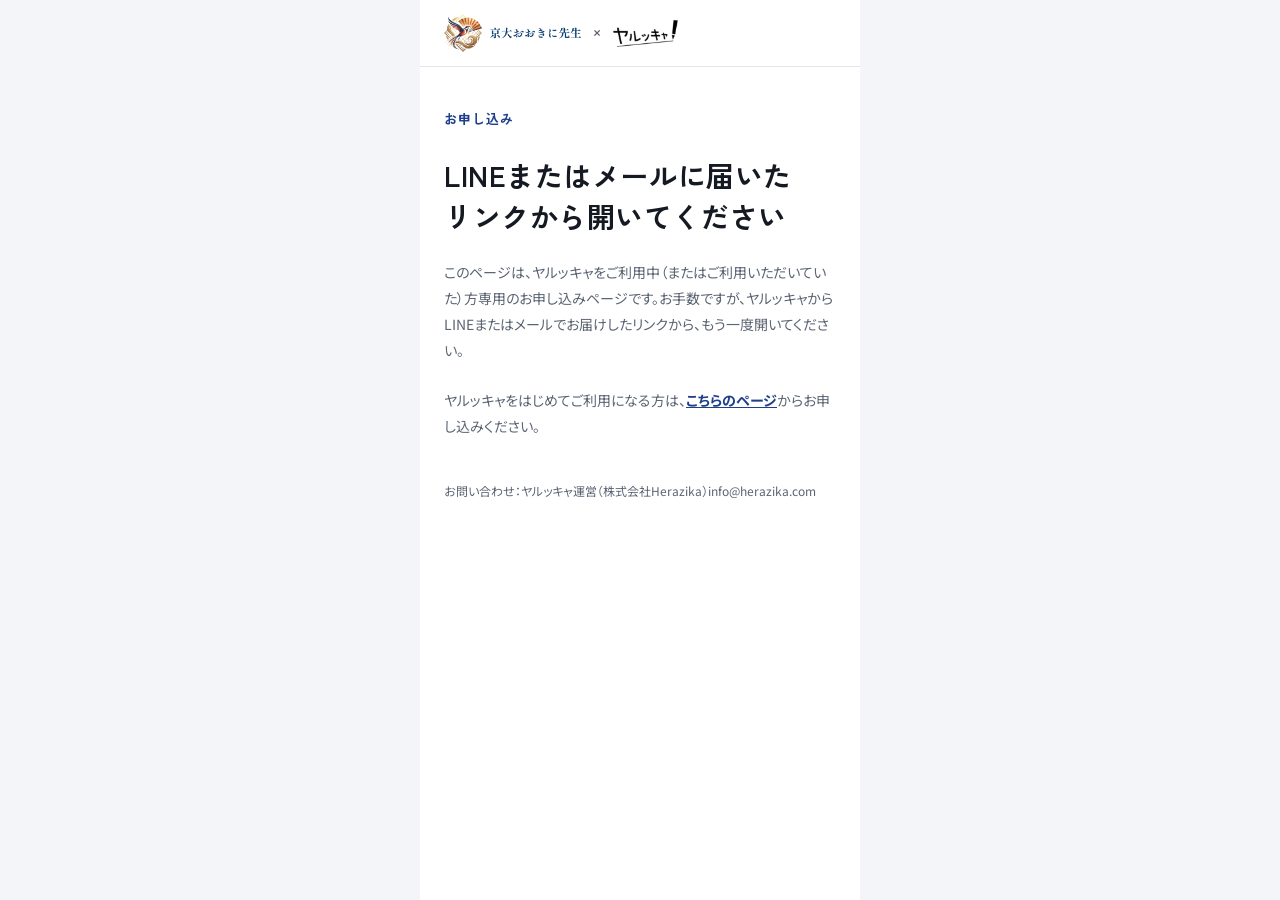
==== ookini-lp/apply/index.html @ 9a12d4c5 "feat: おおきに既存ユーザー向けの申込フォームと継続フォームを追加 送信先は Apps Script（社内用台帳の受付タブ）。noindex。  Co-Authored-By: Claude Op" ====
<!doctype html>
<html lang="ja">
<head>
<meta charset="utf-8">
<meta name="viewport" content="width=device-width,initial-scale=1,viewport-fit=cover">
<meta name="robots" content="noindex,nofollow">
<title>お申し込み｜京大おおきに先生×ヤルッキャ</title>
<link rel="preconnect" href="https://fonts.googleapis.com">
<link rel="preconnect" href="https://fonts.gstatic.com" crossorigin>
<link rel="stylesheet" href="https://fonts.googleapis.com/css2?family=Zen+Kaku+Gothic+New:wght@500;700;900&family=Noto+Sans+JP:wght@400;500;700&family=Outfit:wght@400;500;600&display=swap">
<link rel="stylesheet" href="../form.css">
</head>
<body>
<div class="page">

  <header class="brandbar" aria-label="京大おおきに先生 × ヤルッキャ">
    <img class="lg-ookini" src="../img/ookini-logo.png" alt="京大おおきに先生">
    <span class="x" aria-hidden="true">×</span>
    <img class="lg-yaru" src="../img/yarukkya-logo.png" alt="ヤルッキャ">
  </header>

  <!-- 申込コードなしで開いた人 -->
  <section class="sec" id="nocode" hidden>
    <p class="eyebrow">お申し込み</p>
    <h1 class="h1">LINEまたはメールに届いた<span class="nw">リンクから</span><span class="nw">開いてください</span></h1>
    <p class="lead">このページは、ヤルッキャをご利用中（またはご利用いただいていた）方専用のお申し込みページです。お手数ですが、ヤルッキャからLINEまたはメールでお届けしたリンクから、もう一度開いてください。</p>
    <p class="lead">ヤルッキャをはじめてご利用になる方は、<a class="link" href="../">こちらのページ</a>からお申し込みください。</p>
  </section>

  <!-- フォーム -->
  <section class="sec" id="formsec" hidden>
    <p class="eyebrow">ヤルッキャをご利用中の方</p>
    <h1 class="h1">京大おおきに先生<br>お申し込み</h1>
    <ul class="pair">
      <li><span class="k">無料期間</span><span class="v">お申し込み日から14日間</span></li>
      <li><span class="k">無料のあと</span><span class="v">月額4,980円（ヤルッキャ＋京大おおきに先生）<br><small class="note">続けるかどうかは、無料期間の終わりにお選びいただけます</small></span></li>
    </ul>

    <form id="f" novalidate>
      <div class="field">
        <label class="label" for="email">京大おおきに先生のご案内を受け取るメールアドレス<span class="req">必須</span></label>
        <p class="help">ヤルッキャに登録したメールアドレスと違っていても大丈夫です。京大おおきに先生の登録にも、このアドレスを使います。</p>
        <input id="email" name="email" type="email" inputmode="email" autocomplete="email" placeholder="example@mail.com" required>
        <p class="msg">メールアドレスを正しく入力してください。</p>
      </div>

      <div class="field">
        <label class="label" for="email2">確認のため、もう一度入力してください<span class="req">必須</span></label>
        <input id="email2" name="email2" type="email" inputmode="email" autocomplete="off" placeholder="example@mail.com" required>
        <p class="msg">上のメールアドレスと一致していません。</p>
      </div>

      <fieldset class="field" id="gradefield">
        <legend class="label">お子さまの学年<span class="req">必須</span></legend>
        <div class="grades">
          <label><input type="radio" name="grade" value="1年生"><span>小1</span></label>
          <label><input type="radio" name="grade" value="2年生"><span>小2</span></label>
          <label><input type="radio" name="grade" value="3年生"><span>小3</span></label>
          <label><input type="radio" name="grade" value="4年生"><span>小4</span></label>
          <label><input type="radio" name="grade" value="5年生"><span>小5</span></label>
          <label><input type="radio" name="grade" value="6年生"><span>小6</span></label>
          <label><input type="radio" name="grade" value="その他"><span>その他</span></label>
        </div>
        <p class="msg">学年を選んでください。</p>
      </fieldset>

      <div class="field">
        <label class="check" for="consent">
          <input id="consent" name="consent" type="checkbox">
          <span>
            <b>メールアドレスと学年を、京大おおきに先生運営に提供することに同意します</b>
            <small>京大おおきに先生のご利用登録、ご利用いただけるかどうかの確認、ご利用に関するご案内のためにだけ使われます。</small>
          </span>
        </label>
        <p class="msg">お申し込みには同意が必要です。</p>
      </div>

      <div class="alert" id="alert" role="alert"></div>
      <button class="btn" id="submit" type="submit">申し込む</button>
    </form>
  </section>

  <!-- 完了 -->
  <section class="sec" id="done" hidden>
    <p class="eyebrow">お申し込みを受け付けました</p>
    <h1 class="h1">次に、京大おおきに先生に<span class="nw">ご登録ください</span></h1>
    <div class="panel">
      <ol class="steps">
        <li><span>数分以内に、<span class="mailname">【京大生質問し放題】ご利用開始のお知らせ</span> というメールが届きます（送信元：info@herazika.com）。</span></li>
        <li><span>メールの案内に沿って、京大おおきに先生の公式LINEを友だち追加します。</span></li>
        <li><span>メールアドレスの登録欄に、メールに記載の「登録用メールアドレス」を入力します。</span></li>
      </ol>
      <p class="note">メールが届かない場合は、迷惑メールフォルダをご確認ください。それでも見つからない場合は、ヤルッキャ運営（info@herazika.com）までお問い合わせください。</p>
    </div>
  </section>

  <p class="foot">お問い合わせ：ヤルッキャ運営（株式会社Herazika）info@herazika.com</p>
</div>

<script src="../form.js"></script>
<script>
(function () {
  var k = new URLSearchParams(location.search).get('k') || '';
  var hasCode = /^[A-Za-z0-9]{6,20}$/.test(k);
  document.getElementById(hasCode ? 'formsec' : 'nocode').hidden = false;
  if (!hasCode) return;

  var form = document.getElementById('f');
  var btn = document.getElementById('submit');
  var alertBox = document.getElementById('alert');

  form.addEventListener('submit', function (ev) {
    ev.preventDefault();
    OokiniForm.clearErrors(form);
    alertBox.classList.remove('on');

    var email = form.email.value.trim();
    var email2 = form.email2.value.trim();
    var gradeEl = form.querySelector('input[name=grade]:checked');
    var ok = true;
    if (!OokiniForm.validEmail(email)) { OokiniForm.setErr(form.email, true); ok = false; }
    if (email2.toLowerCase() !== email.toLowerCase() || !email2) { OokiniForm.setErr(form.email2, true); ok = false; }
    if (!gradeEl) { document.getElementById('gradefield').classList.add('err'); ok = false; }
    if (!form.consent.checked) { OokiniForm.setErr(form.consent, true); ok = false; }
    if (!ok) { var first = form.querySelector('.field.err'); if (first) first.scrollIntoView({ behavior: 'smooth', block: 'center' }); return; }

    btn.disabled = true; btn.textContent = '送信しています…';
    OokiniForm.send({ type: 'apply', k: k, email: email, grade: gradeEl.value, consent: true })
      .then(function (res) {
        if (!res || !res.ok) throw new Error((res && res.error) || 'failed');
        document.getElementById('formsec').hidden = true;
        document.getElementById('done').hidden = false;
        window.scrollTo(0, 0);
      })
      .catch(function () {
        alertBox.textContent = '送信できませんでした。通信環境をご確認のうえ、もう一度お試しください。解決しない場合は info@herazika.com までお問い合わせください。';
        alertBox.classList.add('on');
        btn.disabled = false; btn.textContent = '申し込む';
      });
  });
})();
</script>
</body>
</html>
---- ookini-lp/form.css ----
/* 申込フォーム・継続フォーム共通。LP（../index.html）と同じトークン・組み方 */
:root{
  --paper:#ffffff;
  --mist:#f3f5f8;
  --ink:#141922;
  --sub:#5b6473;
  --line:#e2e6ec;
  --ai:#1f3f8c;
  --ai-soft:#eef2fa;
  --pen:#dc4a2e;
  --pen-soft:#fdeeea;
  --display:"Zen Kaku Gothic New","Hiragino Kaku Gothic ProN","Noto Sans JP",sans-serif;
  --body:"Noto Sans JP","Hiragino Sans","Yu Gothic",sans-serif;
  --num:"Outfit","Helvetica Neue",Arial,sans-serif;
  color-scheme:light;
}
*{box-sizing:border-box}
html,body{margin:0}
body{background:var(--mist);color:var(--ink);font-family:var(--body);font-size:15px;line-height:1.85;-webkit-font-smoothing:antialiased;font-feature-settings:"palt" 1}
.page{max-width:440px;margin:0 auto;background:var(--paper);min-height:100vh;padding-bottom:64px}
h1,h2,p,ul,ol{margin:0}
ul,ol{padding:0;list-style:none}
img{display:block;max-width:100%;height:auto}
h1,h2{font-family:var(--display);font-weight:700;letter-spacing:.02em;text-wrap:balance}
.nw{display:inline-block}

.brandbar{display:flex;align-items:center;gap:12px;padding-block:14px;padding-left:max(24px,env(safe-area-inset-left,0px));padding-right:max(24px,env(safe-area-inset-right,0px));border-bottom:1px solid var(--line)}
.brandbar .x{font-family:var(--num);font-weight:400;color:var(--sub);font-size:15px}
.brandbar .lg-ookini{height:38px;width:auto}
.brandbar .lg-yaru{height:27px;width:auto}

.sec{padding-block:40px 8px;padding-left:max(24px,env(safe-area-inset-left,0px));padding-right:max(24px,env(safe-area-inset-right,0px));display:flex;flex-direction:column;gap:24px}
.eyebrow{font-family:var(--display);font-weight:700;font-size:13px;color:var(--ai);letter-spacing:.08em}
.h1{font-size:28px;line-height:1.45}
.lead{color:var(--sub);font-size:14px}
.note{color:var(--sub);font-size:12px;line-height:1.7}

/* 要点（申込内容のまとめ） */
.pair{border-top:1px solid var(--ink)}
.pair li{display:grid;grid-template-columns:5.5em 1fr;align-items:baseline;gap:8px;padding:12px 0;border-bottom:1px solid var(--line)}
.pair .k{font-family:var(--display);font-weight:700;font-size:13px;color:var(--sub);letter-spacing:.06em}
.pair .v{font-family:var(--display);font-weight:700;font-size:15px}

/* フォーム */
form{display:flex;flex-direction:column;gap:28px}
.field{display:flex;flex-direction:column;gap:8px;border:0;padding:0;margin:0;min-width:0}
.label{font-family:var(--display);font-weight:700;font-size:15px;line-height:1.6;padding:0}
.req{display:inline-block;margin-left:8px;font-family:var(--display);font-size:11px;font-weight:700;color:var(--pen);border:1px solid var(--pen);border-radius:3px;padding:0 5px;line-height:1.6;vertical-align:2px}
.help{color:var(--sub);font-size:13px;line-height:1.7}
input[type=email]{width:100%;font:inherit;font-size:16px;color:var(--ink);background:var(--paper);border:1px solid #c9cfd8;border-radius:6px;padding:13px 14px;transition:border-color .15s,box-shadow .15s}
input[type=email]::placeholder{color:#a3aab5}
input[type=email]:focus{outline:none;border-color:var(--ai);box-shadow:0 0 0 3px var(--ai-soft)}
.field.err input[type=email]{border-color:var(--pen)}
.msg{display:none;color:var(--pen);font-size:13px;line-height:1.6}
.field.err .msg{display:block}

/* 学年 */
.grades{display:grid;grid-template-columns:repeat(4,minmax(0,1fr));gap:8px}
.grades label{position:relative}
.grades input{position:absolute;opacity:0;inset:0;margin:0;cursor:pointer}
.grades span{display:flex;align-items:center;justify-content:center;height:46px;border:1px solid #c9cfd8;border-radius:6px;font-family:var(--display);font-weight:700;font-size:15px;background:var(--paper);transition:background .15s,border-color .15s,color .15s}
.grades input:checked + span{background:var(--ai);border-color:var(--ai);color:#fff}
.grades input:focus-visible + span{box-shadow:0 0 0 3px var(--ai-soft);border-color:var(--ai)}
.field.err .grades span{border-color:var(--pen)}

/* 同意・希望のチェック */
.check{display:grid;grid-template-columns:22px 1fr;gap:12px;align-items:start;background:var(--mist);border-radius:6px;padding:16px;cursor:pointer}
.check input{width:20px;height:20px;margin:3px 0 0;accent-color:var(--ai)}
.check b{font-family:var(--display);font-weight:700;font-size:15px;line-height:1.6;display:block}
.check small{display:block;color:var(--sub);font-size:12px;line-height:1.7;margin-top:6px}
.field.err .check{outline:1px solid var(--pen)}

/* 送信 */
.btn{display:flex;align-items:center;justify-content:center;gap:12px;width:100%;border:0;cursor:pointer;background:var(--ai);color:#fff;border-radius:6px;padding:18px 20px;font-family:var(--display);font-weight:700;font-size:17px;letter-spacing:.04em;transition:background .2s}
.btn:hover{background:#18326f}
.btn:focus-visible{outline:3px solid var(--pen);outline-offset:3px}
.btn[disabled]{background:#8a97b8;cursor:wait}
.alert{display:none;background:var(--pen-soft);color:#8f2a17;border-radius:6px;padding:14px 16px;font-size:13px;line-height:1.7}
.alert.on{display:block}

/* 完了・案内 */
.panel{border-top:1px solid var(--ink);padding-top:20px;display:flex;flex-direction:column;gap:16px}
.steps{display:flex;flex-direction:column;gap:14px;counter-reset:s}
.steps li{display:grid;grid-template-columns:28px 1fr;gap:12px;align-items:start;counter-increment:s}
.steps li::before{content:counter(s);width:28px;height:28px;border-radius:50%;background:var(--ai);color:#fff;font-family:var(--num);font-weight:600;font-size:14px;display:grid;place-items:center;margin-top:1px}
.mailname{font-family:var(--display);font-weight:700;background:var(--ai-soft);border-radius:4px;padding:2px 6px}
.link{color:var(--ai);font-weight:700}
.foot{padding:32px max(24px,env(safe-area-inset-right,0px)) 0 max(24px,env(safe-area-inset-left,0px));color:var(--sub);font-size:12px;line-height:1.8}
[hidden]{display:none!important}
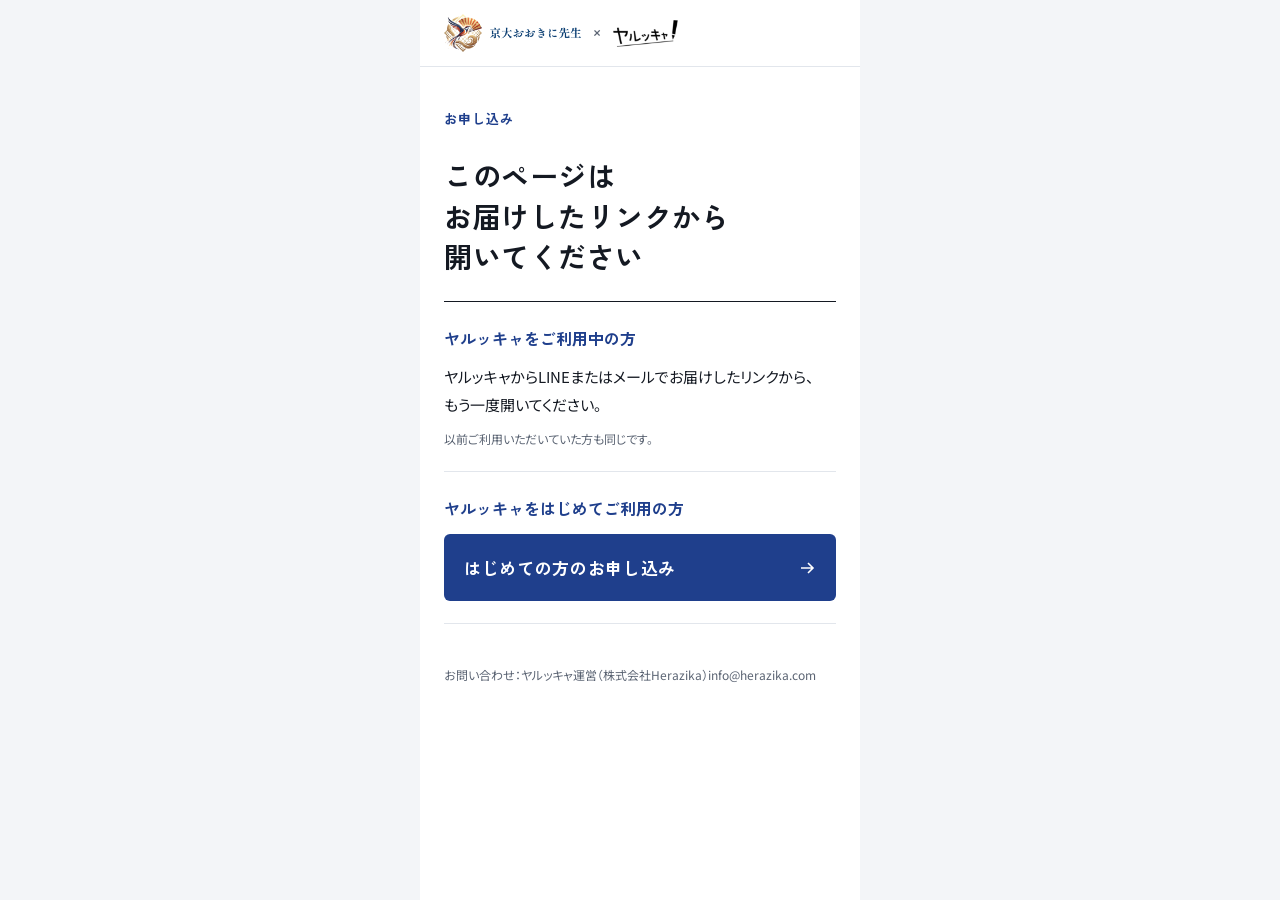
==== commit f0b82293: "fix: おおきに申込フォームのコードなし画面を利用中／はじめての2択に整理 Co-Authored-By: Claude Opus 5.5 <noreply@anthropic.com>" ====
--- a/ookini-lp/apply/index.html
+++ b/ookini-lp/apply/index.html
@@ -22,9 +22,18 @@
   <!-- 申込コードなしで開いた人 -->
   <section class="sec" id="nocode" hidden>
     <p class="eyebrow">お申し込み</p>
-    <h1 class="h1">LINEまたはメールに届いた<span class="nw">リンクから</span><span class="nw">開いてください</span></h1>
-    <p class="lead">このページは、ヤルッキャをご利用中（またはご利用いただいていた）方専用のお申し込みページです。お手数ですが、ヤルッキャからLINEまたはメールでお届けしたリンクから、もう一度開いてください。</p>
-    <p class="lead">ヤルッキャをはじめてご利用になる方は、<a class="link" href="../">こちらのページ</a>からお申し込みください。</p>
+    <h1 class="h1">このページは<br><span class="nw">お届けしたリンクから</span><span class="nw">開いてください</span></h1>
+    <div class="choice">
+      <div class="opt">
+        <p class="opt-k">ヤルッキャを<span class="nw">ご利用中の方</span></p>
+        <p>ヤルッキャからLINEまたはメールで<span class="nw">お届けしたリンクから、</span><span class="nw">もう一度開いてください。</span></p>
+        <p class="note">以前ご利用いただいていた方も同じです。</p>
+      </div>
+      <div class="opt">
+        <p class="opt-k">ヤルッキャを<span class="nw">はじめてご利用の方</span></p>
+        <a class="btn" href="../">はじめての方のお申し込み<svg class="arw" viewBox="0 0 18 18" fill="none" stroke="currentColor" stroke-width="1.6" aria-hidden="true"><path d="M3 9h12M10 4l5 5-5 5"/></svg></a>
+      </div>
+    </div>
   </section>
 
   <!-- フォーム -->
@@ -32,8 +41,7 @@
     <p class="eyebrow">ヤルッキャをご利用中の方</p>
     <h1 class="h1">京大おおきに先生<br>お申し込み</h1>
     <ul class="pair">
-      <li><span class="k">無料期間</span><span class="v">お申し込み日から14日間</span></li>
-      <li><span class="k">無料のあと</span><span class="v">月額4,980円（ヤルッキャ＋京大おおきに先生）<br><small class="note">続けるかどうかは、無料期間の終わりにお選びいただけます</small></span></li>
+      <li><span class="k">無料期間</span><span class="v">お申し込み日から14日間<br><small class="note">クレジットカード不要／自動で課金されません</small></span></li>
     </ul>
 
     <form id="f" novalidate>
@@ -63,6 +71,12 @@
         </div>
         <p class="msg">学年を選んでください。</p>
       </fieldset>
+
+      <div class="field" id="otherfield" hidden>
+        <label class="label" for="gradeOther">学年を入力してください<span class="req">必須</span></label>
+        <input id="gradeOther" name="gradeOther" type="text" maxlength="30" autocomplete="off" placeholder="例：中学1年生">
+        <p class="msg">学年を入力してください。</p>
+      </div>
 
       <div class="field">
         <label class="check" for="consent">
@@ -108,6 +122,16 @@
   var form = document.getElementById('f');
   var btn = document.getElementById('submit');
   var alertBox = document.getElementById('alert');
+  var otherField = document.getElementById('otherfield');
+
+  // 「その他」を選んだときだけ記入欄を出す
+  Array.prototype.forEach.call(form.querySelectorAll('input[name=grade]'), function (r) {
+    r.addEventListener('change', function () {
+      var isOther = form.querySelector('input[name=grade]:checked').value === 'その他';
+      otherField.hidden = !isOther;
+      if (isOther) form.gradeOther.focus();
+    });
+  });
 
   form.addEventListener('submit', function (ev) {
     ev.preventDefault();
@@ -121,11 +145,14 @@
     if (!OokiniForm.validEmail(email)) { OokiniForm.setErr(form.email, true); ok = false; }
     if (email2.toLowerCase() !== email.toLowerCase() || !email2) { OokiniForm.setErr(form.email2, true); ok = false; }
     if (!gradeEl) { document.getElementById('gradefield').classList.add('err'); ok = false; }
+    var gradeOther = form.gradeOther.value.trim();
+    if (gradeEl && gradeEl.value === 'その他' && !gradeOther) { OokiniForm.setErr(form.gradeOther, true); ok = false; }
     if (!form.consent.checked) { OokiniForm.setErr(form.consent, true); ok = false; }
     if (!ok) { var first = form.querySelector('.field.err'); if (first) first.scrollIntoView({ behavior: 'smooth', block: 'center' }); return; }
 
     btn.disabled = true; btn.textContent = '送信しています…';
-    OokiniForm.send({ type: 'apply', k: k, email: email, grade: gradeEl.value, consent: true })
+    OokiniForm.send({ type: 'apply', k: k, email: email, grade: gradeEl.value,
+                      gradeOther: gradeEl.value === 'その他' ? gradeOther : '', consent: true })
       .then(function (res) {
         if (!res || !res.ok) throw new Error((res && res.error) || 'failed');
         document.getElementById('formsec').hidden = true;
--- a/ookini-lp/form.css
+++ b/ookini-lp/form.css
@@ -47,10 +47,10 @@
 .label{font-family:var(--display);font-weight:700;font-size:15px;line-height:1.6;padding:0}
 .req{display:inline-block;margin-left:8px;font-family:var(--display);font-size:11px;font-weight:700;color:var(--pen);border:1px solid var(--pen);border-radius:3px;padding:0 5px;line-height:1.6;vertical-align:2px}
 .help{color:var(--sub);font-size:13px;line-height:1.7}
-input[type=email]{width:100%;font:inherit;font-size:16px;color:var(--ink);background:var(--paper);border:1px solid #c9cfd8;border-radius:6px;padding:13px 14px;transition:border-color .15s,box-shadow .15s}
-input[type=email]::placeholder{color:#a3aab5}
-input[type=email]:focus{outline:none;border-color:var(--ai);box-shadow:0 0 0 3px var(--ai-soft)}
-.field.err input[type=email]{border-color:var(--pen)}
+input[type=email],input[type=text]{width:100%;font:inherit;font-size:16px;color:var(--ink);background:var(--paper);border:1px solid #c9cfd8;border-radius:6px;padding:13px 14px;transition:border-color .15s,box-shadow .15s}
+input[type=email]::placeholder,input[type=text]::placeholder{color:#a3aab5}
+input[type=email]:focus,input[type=text]:focus{outline:none;border-color:var(--ai);box-shadow:0 0 0 3px var(--ai-soft)}
+.field.err input[type=email],.field.err input[type=text]{border-color:var(--pen)}
 .msg{display:none;color:var(--pen);font-size:13px;line-height:1.6}
 .field.err .msg{display:block}
 
@@ -78,6 +78,13 @@
 .alert{display:none;background:var(--pen-soft);color:#8f2a17;border-radius:6px;padding:14px 16px;font-size:13px;line-height:1.7}
 .alert.on{display:block}
 
+/* 申込コードなしで開いたときの振り分け */
+.choice{display:flex;flex-direction:column;border-top:1px solid var(--ink)}
+.opt{display:flex;flex-direction:column;gap:10px;padding:22px 0;border-bottom:1px solid var(--line)}
+.opt-k{font-family:var(--display);font-weight:700;font-size:16px;color:var(--ai)}
+a.btn{text-decoration:none;justify-content:space-between}
+.btn .arw{width:18px;height:18px;flex:none}
+
 /* 完了・案内 */
 .panel{border-top:1px solid var(--ink);padding-top:20px;display:flex;flex-direction:column;gap:16px}
 .steps{display:flex;flex-direction:column;gap:14px;counter-reset:s}
